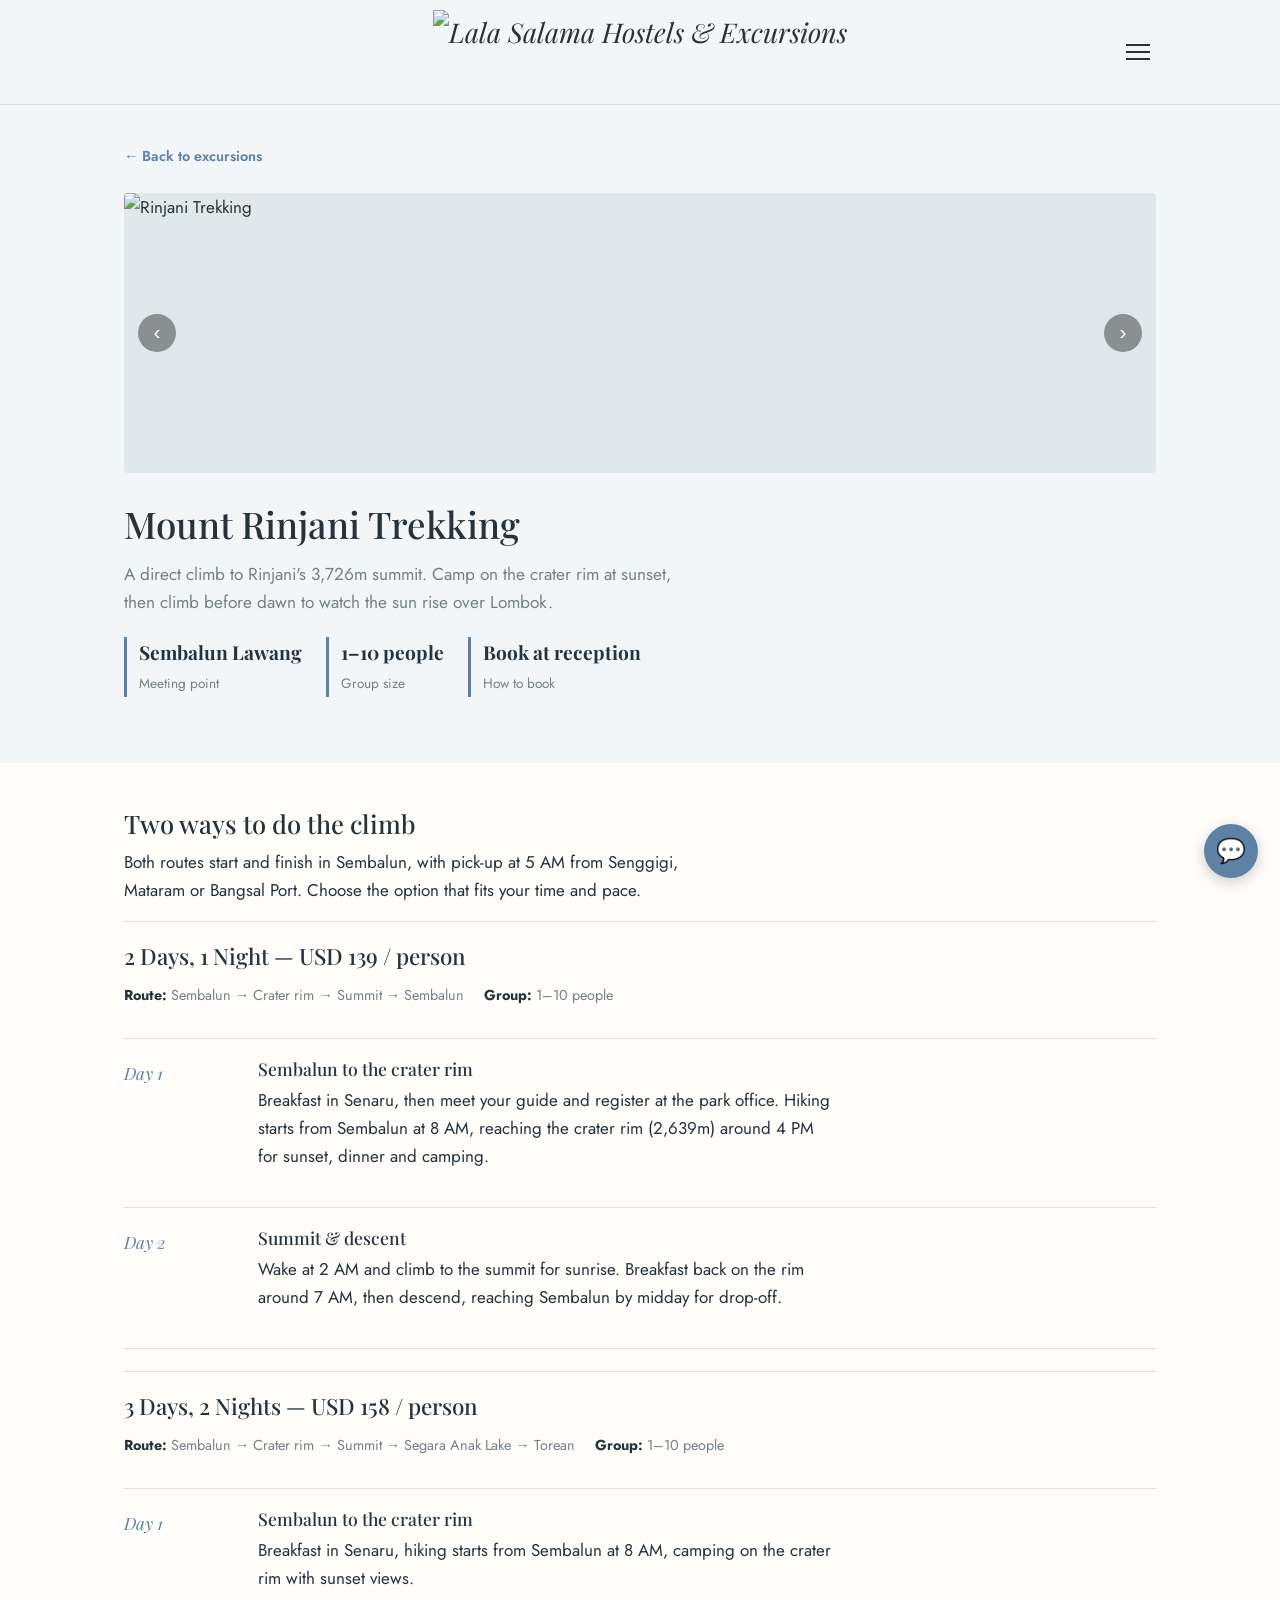
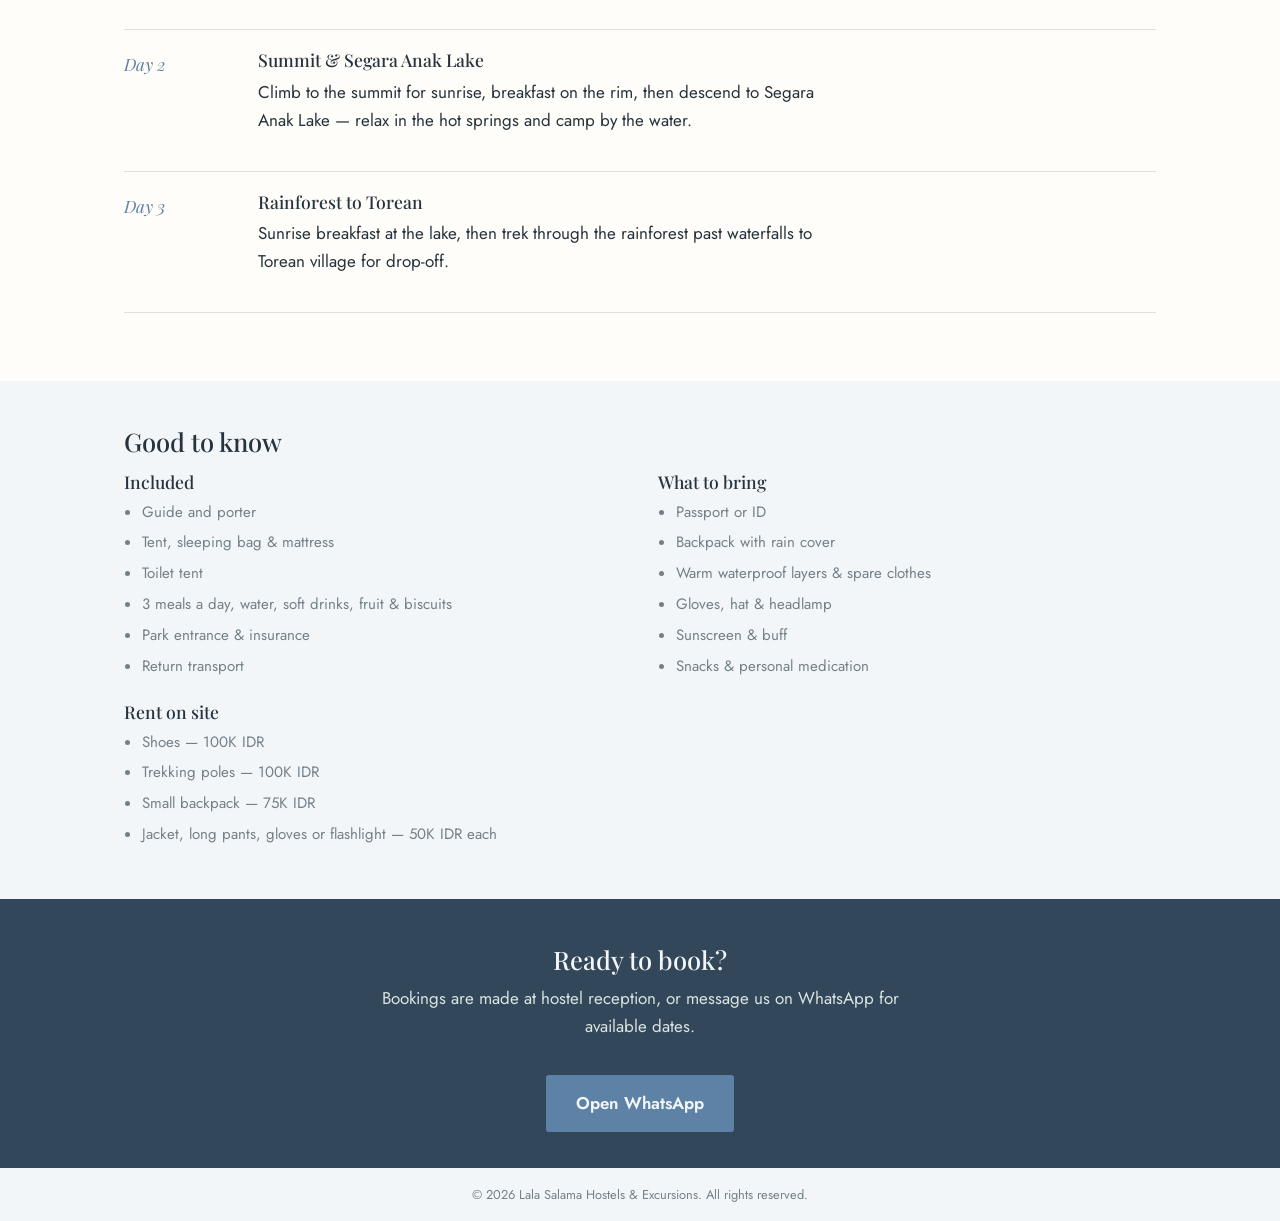
==== rinjani-trekking.html @ 3db58973 "Add files via upload" ====
<!DOCTYPE html>
<html lang="en">
<head>
<meta charset="UTF-8">
<meta name="viewport" content="width=device-width, initial-scale=1">
<title>Mount Rinjani Trekking — Lala Salama</title>
<link rel="preconnect" href="https://fonts.googleapis.com">
<link rel="preconnect" href="https://fonts.gstatic.com" crossorigin>
<link href="https://fonts.googleapis.com/css2?family=Playfair+Display:ital,wght@0,500;1,500&family=Jost:wght@400;500;600&display=swap" rel="stylesheet">
<link rel="stylesheet" href="styles.css">
</head>
<body>

<header>
  <div class="header-inner">
    <a class="logo" href="index.html"><img src="img/logo.png" alt="Lala Salama Hostels & Excursions"></a>
    <button class="burger" onclick="document.getElementById('navOverlay').classList.add('open')" aria-label="Open menu">
      <span></span><span></span><span></span>
    </button>
  </div>
</header>

<div class="nav-overlay" id="navOverlay">
  <button class="close" onclick="document.getElementById('navOverlay').classList.remove('open')" aria-label="Close menu">✕</button>
  <nav>
    <a href="index.html#home" onclick="document.getElementById('navOverlay').classList.remove('open')">Home</a>
    <div class="nav-item">
      <a href="index.html#hostels" onclick="document.getElementById('navOverlay').classList.remove('open')">Hostels</a>
      <div class="submenu">
        <a href="lala-salama.html">Lala Salama</a>
        <a href="containers-hostel.html">Containers Hostel</a>
      </div>
    </div>
    <div class="nav-item">
      <a href="index.html#excursions" onclick="document.getElementById('navOverlay').classList.remove('open')">Excursions</a>
      <div class="submenu">
        <a href="komodo-sail.html">Lombok Komodo Sail</a>
        <a href="rinjani-trekking.html">Mount Rinjani Trekking</a>
      </div>
    </div>
    <a href="services.html" onclick="document.getElementById('navOverlay').classList.remove('open')">Services</a>
    <a class="wa" href="https://wa.me/6281238146001" target="_blank">Contact (WhatsApp)</a>
  </nav>
</div>

<section class="hero detail-hero">
  <div class="wrap">
    <a class="back-link" href="index.html#excursions">← Back to excursions</a>
    
    <!-- Carrusel de Rinjani -->
    <div class="carousel" id="carousel-rinjani" style="height:280px; border-radius:4px; margin-bottom: 24px;">
      <img class="slide active" src="img/mount-t-foto/IMG_8524.jpg" alt="Rinjani Trekking">
      <img class="slide" src="img/mount-t-foto/IMG_8714.jpg" alt="Rinjani Trekking">
      <img class="slide" src="img/mount-t-foto/IMG_8722.jpg" alt="Rinjani Trekking">
      <img class="slide" src="img/mount-t-foto/IMG_8849.jpg" alt="Rinjani Trekking">
	  <img class="slide" src="img/mount-t-foto/IMG_8657.jpg" alt="Rinjani Trekking">
	  <img class="slide" src="img/mount-t-foto/IMG_8173.jpg" alt="Rinjani Trekking">
	  <img class="slide" src="img/mount-t-foto/IMG_8742.jpg" alt="Rinjani Trekking">
      <button class="car-btn prev" onclick="carouselMove('carousel-rinjani',-1)" aria-label="Previous photo">‹</button>
      <button class="car-btn next" onclick="carouselMove('carousel-rinjani',1)" aria-label="Next photo">›</button>
    </div>

    <h1>Mount Rinjani Trekking</h1>
    <p class="lede">A direct climb to Rinjani's 3,726m summit. Camp on the crater rim at sunset, then climb before dawn to watch the sun rise over Lombok.</p>
    <div class="meta-row">
      <div class="item"><b>Sembalun Lawang</b><span>Meeting point</span></div>
      <div class="item"><b>1–10 people</b><span>Group size</span></div>
      <div class="item"><b>Book at reception</b><span>How to book</span></div>
    </div>
  </div>
</section>

<section class="alt">
  <div class="wrap">
    <h2>Two ways to do the climb</h2>
    <p>Both routes start and finish in Sembalun, with pick-up at 5 AM from Senggigi, Mataram or Bangsal Port. Choose the option that fits your time and pace.</p>

    <div class="pack-block">
      <h3>2 Days, 1 Night — USD 139 / person</h3>
      <div class="pack-meta"><span><b>Route:</b> Sembalun → Crater rim → Summit → Sembalun</span><span><b>Group:</b> 1–10 people</span></div>
      <div class="itin">
        <div class="day"><div class="label">Day 1</div><div><h3 style="font-size:1.1rem">Sembalun to the crater rim</h3><p>Breakfast in Senaru, then meet your guide and register at the park office. Hiking starts from Sembalun at 8 AM, reaching the crater rim (2,639m) around 4 PM for sunset, dinner and camping.</p></div></div>
        <div class="day"><div class="label">Day 2</div><div><h3 style="font-size:1.1rem">Summit &amp; descent</h3><p>Wake at 2 AM and climb to the summit for sunrise. Breakfast back on the rim around 7 AM, then descend, reaching Sembalun by midday for drop-off.</p></div></div>
      </div>
    </div>

    <div class="pack-block">
      <h3>3 Days, 2 Nights — USD 158 / person</h3>
      <div class="pack-meta"><span><b>Route:</b> Sembalun → Crater rim → Summit → Segara Anak Lake → Torean</span><span><b>Group:</b> 1–10 people</span></div>
      <div class="itin">
        <div class="day"><div class="label">Day 1</div><div><h3 style="font-size:1.1rem">Sembalun to the crater rim</h3><p>Breakfast in Senaru, hiking starts from Sembalun at 8 AM, camping on the crater rim with sunset views.</p></div></div>
        <div class="day"><div class="label">Day 2</div><div><h3 style="font-size:1.1rem">Summit &amp; Segara Anak Lake</h3><p>Climb to the summit for sunrise, breakfast on the rim, then descend to Segara Anak Lake — relax in the hot springs and camp by the water.</p></div></div>
        <div class="day"><div class="label">Day 3</div><div><h3 style="font-size:1.1rem">Rainforest to Torean</h3><p>Sunrise breakfast at the lake, then trek through the rainforest past waterfalls to Torean village for drop-off.</p></div></div>
      </div>
    </div>
  </div>
</section>

<section>
  <div class="wrap">
    <h2>Good to know</h2>
    <div class="info-grid">
      <div>
        <h3 style="font-size:1.1rem">Included</h3>
        <ul>
          <li>Guide and porter</li>
          <li>Tent, sleeping bag &amp; mattress</li>
          <li>Toilet tent</li>
          <li>3 meals a day, water, soft drinks, fruit &amp; biscuits</li>
          <li>Park entrance &amp; insurance</li>
          <li>Return transport</li>
        </ul>
        <h3 style="font-size:1.1rem;margin-top:24px">Rent on site</h3>
        <ul>
          <li>Shoes — 100K IDR</li>
          <li>Trekking poles — 100K IDR</li>
          <li>Small backpack — 75K IDR</li>
          <li>Jacket, long pants, gloves or flashlight — 50K IDR each</li>
        </ul>
      </div>
      <div>
        <h3 style="font-size:1.1rem">What to bring</h3>
        <ul>
          <li>Passport or ID</li>
          <li>Backpack with rain cover</li>
          <li>Warm waterproof layers &amp; spare clothes</li>
          <li>Gloves, hat &amp; headlamp</li>
          <li>Sunscreen &amp; buff</li>
          <li>Snacks &amp; personal medication</li>
        </ul>
      </div>
    </div>
  </div>
</section>

<footer id="contact">
  <div class="wrap">
    <h2>Ready to book?</h2>
    <p>Bookings are made at hostel reception, or message us on WhatsApp for available dates.</p>
    <a class="wa-btn" href="https://wa.me/6281238146001" target="_blank">Open WhatsApp</a>
  </div>
</footer>

<a class="wa-float" href="https://wa.me/6281238146001" target="_blank" aria-label="WhatsApp">💬</a>

<div class="copyright">© 2026 Lala Salama Hostels &amp; Excursions. All rights reserved.</div>

<!-- Modal para pantalla completa con flechas -->
<div id="imageModal" class="img-modal">
  <span class="img-modal-close">&times;</span>
  <button class="img-modal-prev" aria-label="Anterior">‹</button>
  <button class="img-modal-next" aria-label="Siguiente">›</button>
  <img class="img-modal-content" id="fullSizeImg">
</div>

<script src="carousel.js"></script>
</body>
</html>
---- styles.css ----
*{box-sizing:border-box;}
:root{
  --cream:#F3F6F8; --sand:#E1E8EC; --terracotta:#5E82A6; --ocean:#33475A; --ink:#26333D; --stone:#748089;
  --line: rgba(38,51,61,0.14);
}
html{scroll-behavior:smooth;}
body{margin:0; background:var(--cream); color:var(--ink); font-family:'Jost',sans-serif; font-size:17px; line-height:1.65;}
h1,h2,h3{font-family:'Playfair Display',serif; font-weight:500; line-height:1.15; margin:0 0 .4em;}
p{margin:0 0 1em; max-width:58ch;}
.wrap{max-width:1080px; margin:0 auto; padding:0 24px;}
section{padding:46px 0;}
.center{text-align:center; margin-left:auto; margin-right:auto;}
.eyebrow{letter-spacing:.08em; font-size:.8rem; color:var(--terracotta); font-weight:600; text-transform:uppercase;}

header{position:sticky; top:0; background:var(--cream); z-index:50; border-bottom:1px solid var(--line);}
.header-inner{display:flex; align-items:center; justify-content:center; position:relative; padding:10px 24px; max-width:1080px; margin:0 auto;}
.logo{font-family:'Playfair Display',serif; font-style:italic; font-size:1.7rem; text-align:center; text-decoration:none; color:var(--ink); display:block;}
.logo small{display:block; font-family:'Jost',sans-serif; font-style:normal; font-size:.62rem; letter-spacing:.2em; color:var(--stone); margin-top:2px;}
.logo img{height:84px; width:auto; display:block;}
.burger{position:absolute; right:24px; top:50%; transform:translateY(-50%); background:none; border:none; cursor:pointer; padding:6px;}
.burger span{display:block; width:24px; height:2px; background:var(--ink); margin:5px 0;}

.nav-overlay{position:fixed; inset:0; background:var(--ocean); display:flex; align-items:center; justify-content:center; opacity:0; pointer-events:none; transition:opacity .25s; z-index:100;}
.nav-overlay.open{opacity:1; pointer-events:auto;}
.nav-overlay .close{position:absolute; top:24px; right:28px; background:none; border:none; color:var(--cream); font-size:1.8rem; cursor:pointer;}
.nav-overlay nav{display:flex; flex-direction:column; gap:26px; text-align:center;}
.nav-overlay a{color:var(--cream); font-family:'Playfair Display',serif; font-size:1.8rem; text-decoration:none; font-style:italic;}
.nav-overlay a.wa{color:var(--terracotta);}
.nav-item{position:relative;}
.submenu{max-height:0; overflow:hidden; opacity:0; transition:max-height .25s ease, opacity .2s ease; display:flex; flex-direction:column; gap:14px;}
.nav-item:hover .submenu{max-height:160px; opacity:1; margin-top:14px;}
.submenu a{font-size:1.05rem; font-style:normal; color:var(--sand); opacity:.9;}
.submenu a:hover{color:var(--terracotta);}

.art{height:220px; border-radius:4px; background:linear-gradient(135deg,var(--sand),var(--terracotta) 140%); display:flex; align-items:center; justify-content:center; color:var(--cream); font-family:'Playfair Display',serif; font-style:italic; font-size:1rem; text-align:center; padding:12px;}
.hero{padding-top:36px;}
.hero .art{height:340px;}
.hero h1{font-size:2.3rem; margin-top:30px;}
.hero p.lede{color:var(--stone); font-size:1.08rem;}

.grid-2{display:grid; grid-template-columns:1fr 1fr; gap:28px; margin-top:28px;}
.grid-3{grid-template-columns:repeat(3,1fr);}
.card{background:#fff; border:1px solid var(--line); text-decoration:none; color:inherit; display:block;}
.card .art{height:190px; background:var(--sand); color:var(--ocean);}
.card .body{padding:26px;}
.card h3{font-size:1.4rem;}
.card p{color:var(--stone); font-size:.96rem;}
.card .link{display:inline-block; margin-top:8px; color:var(--terracotta); font-weight:600; font-size:.9rem;}

.testi-grid{display:grid; grid-template-columns:repeat(3,1fr); gap:24px; margin-top:36px;}
.testi{background:#fff; border:1px solid var(--line); padding:24px;}
.testi p{font-style:italic; color:var(--ink); font-size:.96rem;}
.testi .who{color:var(--stone); font-size:.85rem; margin:0;}

.testi-viewport{position:relative; overflow:hidden; margin-top:24px; padding:6px 0;}
.testi-viewport::before, .testi-viewport::after{content:"";position:absolute; top:0; bottom:0; width:90px; z-index:2; pointer-events:none;}
.testi-viewport::before{left:0; background:linear-gradient(to right, var(--cream), transparent);}
.testi-viewport::after{right:0; background:linear-gradient(to left, var(--cream), transparent);}
.testi-track{display:flex; gap:22px; width:max-content; animation:testi-scroll 34s linear infinite;}
.testi-track:hover{animation-play-state:paused;}
.testi-track .testi{flex:0 0 280px; margin:0;}
@keyframes testi-scroll{
  from{transform:translateX(0);}
  to{transform:translateX(-50%);}
}

section.alt{background:#FFFDF9;}

.map-row{display:grid; grid-template-columns:1fr 1fr; gap:24px; margin-top:30px; align-items:start;}
.map-card{background:#fff; border:1px solid var(--line); margin-top:0;}
.map-card iframe{width:100%; height:130px; border:0; display:block;}
.map-card .label{padding:12px 16px; font-family:'Playfair Display',serif; font-style:italic; color:var(--ocean); font-size:.95rem;}
.nearby{background:#fff; border:1px solid var(--line); padding:20px 22px;}
.nearby h3{font-size:1rem; margin-bottom:10px;}
.nearby ul{list-style:none; margin:0; padding:0;}
.nearby li{display:flex; justify-content:space-between; gap:12px; padding:7px 0; border-top:1px solid var(--line); font-size:.9rem; color:var(--stone);}
.nearby li:first-of-type{border-top:none;}
.nearby li b{color:var(--ink); font-weight:500;}
@media (max-width:760px){ .map-row{grid-template-columns:1fr;} }

.back-link{display:inline-block; margin-bottom:24px; color:var(--terracotta); text-decoration:none; font-weight:600; font-size:.9rem;}

.detail-hero .art{height:280px;}
.carousel{position:relative; height:340px; overflow:hidden; border-radius:4px; background:var(--sand);}
.carousel .slide{display:none; width:100%; height:100%; object-fit:cover;}
.carousel .slide.active{display:block;}
.car-btn{position:absolute; top:50%; transform:translateY(-50%); background:rgba(27,38,33,.45); color:#fff; border:none; width:38px; height:38px; border-radius:50%; cursor:pointer; font-size:1.3rem; line-height:1;}
.car-btn.prev{left:14px;} .car-btn.next{right:14px;}

.pkg-grid{display:grid; grid-template-columns:repeat(3,1fr); gap:24px; margin-top:26px; align-items:stretch;}
.pkg{background:#fff; border:1px solid var(--line); padding:0; display:flex; flex-direction:column;}
.pkg .art{height:170px; border-radius:0;}
.pkg.best{border-color:var(--terracotta); border-width:2px;}
.pkg .badge{display:inline-block; background:var(--terracotta); color:var(--cream); font-size:.72rem; font-weight:700; letter-spacing:.05em; padding:3px 10px; border-radius:3px; margin-bottom:10px;}
.pkg h3{font-size:1.25rem;}
.pkg p{color:var(--stone); font-size:.94rem;}
.pkg-body{padding:26px; display:flex; flex-direction:column; flex:1;}
.pkg-body p{flex:1;}
.pkg-body a{margin-top:auto; align-self:flex-start;}

.info-grid{display:grid; grid-template-columns:1fr 1fr; gap:36px; margin-top:16px;}
.info-grid ul{margin:0; padding-left:18px; color:var(--stone); font-size:.94rem;}
.info-grid li{margin-bottom:6px;}
.pack-block{border-top:1px solid var(--line); padding:22px 0;}
.pack-block h3{font-size:1.4rem;}
.pack-meta{display:flex; gap:20px; flex-wrap:wrap; margin:14px 0 20px; font-size:.9rem; color:var(--stone);}
.pack-meta b{color:var(--ink);}
.meta-row{display:flex; gap:24px; margin:20px 0; flex-wrap:wrap;}
.meta-row .item{border-left:3px solid var(--terracotta); padding-left:12px;}
.meta-row .item b{display:block; font-family:'Playfair Display',serif; font-size:1.2rem;}
.meta-row .item span{color:var(--stone); font-size:.85rem;}

.itin{margin-top:30px;}
.itin .day{display:grid; grid-template-columns:110px 1fr; gap:24px; padding:20px 0; border-top:1px solid var(--line);}
.itin .day:last-child{border-bottom:1px solid var(--line);}
.itin .day .label{font-family:'Playfair Display',serif; font-style:italic; color:var(--terracotta);}

footer#contact{background:var(--ocean); color:var(--cream); text-align:center; padding:46px 0 36px;}
footer#contact h2{color:var(--cream);}
footer#contact p{color:#D9E4E2; margin-left:auto; margin-right:auto;}
.wa-btn{display:inline-block; margin-top:18px; background:var(--terracotta); color:var(--cream); padding:14px 30px; border-radius:3px; text-decoration:none; font-weight:600;}
.copyright{text-align:center; font-size:.8rem; color:var(--stone); padding:16px 0; background:var(--cream);}

.wa-float{position:fixed; bottom:22px; right:22px; background:var(--terracotta); color:var(--cream); width:54px; height:54px; border-radius:50%; display:flex; align-items:center; justify-content:center; text-decoration:none; font-size:1.5rem; z-index:60; box-shadow:0 4px 14px rgba(0,0,0,.2);}

@media (max-width:760px){
  .grid-2, .grid-3, .testi-grid{grid-template-columns:1fr;}
  .hero h1{font-size:1.8rem;}
  section{padding:36px 0;}
  .itin .day{grid-template-columns:1fr; gap:4px;}
}

/* Bloques de barcos y habitaciones */
.boat-package-block {
  padding: 2rem;
  border-radius: 12px;
  background: #ffffff;
  border: 1px solid #e5e7eb;
}
.boat-header h3 {
  font-size: 1.6rem;
  margin-top: 0.5rem;
  color: #1f2937;
}
.badge {
  display: inline-block;
  padding: 0.25rem 0.75rem;
  font-size: 0.8rem;
  font-weight: 600;
  border-radius: 20px;
  background: #2563eb;
  color: #fff;
  text-transform: uppercase;
}
.badge-gold {
  background: #d97706;
}

/* Grilla de habitaciones */
.room-grid {
  display: grid;
  grid-template-columns: repeat(auto-fit, minmax(300px, 1fr));
  gap: 1.5rem;
}
.room-card {
  border: 1px solid #e5e7eb;
  border-radius: 10px;
  overflow: hidden;
  display: flex;
  flex-direction: column;
}
.room-image {
  position: relative;
  height: 200px;
}
.room-image img {
  width: 100%;
  height: 100%;
  object-fit: cover;
}
.room-tag {
  position: absolute;
  top: 10px;
  right: 10px;
  background: rgba(0,0,0,0.65);
  color: #fff;
  padding: 0.2rem 0.6rem;
  border-radius: 4px;
  font-size: 0.75rem;
}
.room-details {
  padding: 1.25rem;
  display: flex;
  flex-direction: column;
  flex-grow: 1;
}
.room-features {
  list-style: none;
  padding: 0;
  margin: 1rem 0;
}
.room-features li {
  font-size: 0.9rem;
  color: #4b5563;
  margin-bottom: 0.4rem;
}
.room-price-book {
  margin-top: auto;
  display: flex;
  align-items: center;
  justify-content: space-between;
  border-top: 1px solid #f3f4f6;
  padding-top: 1rem;
}
.room-price .amount {
  font-size: 1.2rem;
  font-weight: 700;
  color: #111827;
}
.room-price .per {
  font-size: 0.8rem;
  color: #6b7280;
}

/* Grid de Incluido / No Incluido */
.included-grid {
  display: grid;
  grid-template-columns: repeat(auto-fit, minmax(280px, 1fr));
  gap: 2rem;
}
.included-card {
  background: #fafafa;
  padding: 1.5rem;
  border-radius: 10px;
  border: 1px solid #eee;
}
.checklist, .crosslist {
  list-style: none;
  padding: 0;
  margin-top: 1rem;
}
.checklist li, .crosslist li {
  margin-bottom: 0.75rem;
  display: flex;
  align-items: flex-start;
  gap: 0.6rem;
  font-size: 0.95rem;
}
.checklist i { color: #10b981; }
.crosslist i { color: #ef4444; }
.crosslist i { color: #ef4444; }
/* LIGHTBOX / IMAGE MODAL CON FLECHAS */
.img-modal {
  display: none; 
  position: fixed; 
  z-index: 99999; 
  padding-top: 50px; 
  left: 0; 
  top: 0; 
  width: 100%; 
  height: 100%; 
  background-color: rgba(0,0,0,0.9); 
}

.img-modal-content {
  margin: auto;
  display: block;
  max-width: 90%;
  max-height: 85vh; 
  object-fit: contain; 
  border-radius: 4px;
}

.img-modal-close {
  position: absolute;
  top: 15px;
  right: 35px;
  color: #f1f1f1;
  font-size: 40px;
  font-weight: bold;
  cursor: pointer;
  transition: 0.3s;
  z-index: 100000;
}

.img-modal-close:hover {
  color: #bbb;
  text-decoration: none;
}

/* Flechas laterales del modal */
.img-modal-prev,
.img-modal-next {
  position: absolute;
  top: 50%;
  transform: translateY(-50%);
  background: rgba(0, 0, 0, 0.4);
  color: white;
  border: none;
  font-size: 50px;
  padding: 15px 25px;
  cursor: pointer;
  transition: background 0.3s;
  z-index: 100000;
  border-radius: 4px;
}

.img-modal-prev:hover,
.img-modal-next:hover {
  background: rgba(0, 0, 0, 0.8);
}

.img-modal-prev { left: 20px; }
.img-modal-next { right: 20px; }

/* Ajustes para móviles */
@media (max-width: 768px) {
  .img-modal-prev, .img-modal-next {
    font-size: 30px;
    padding: 10px 15px;
  }
  .img-modal-prev { left: 5px; }
  .img-modal-next { right: 5px; }
}
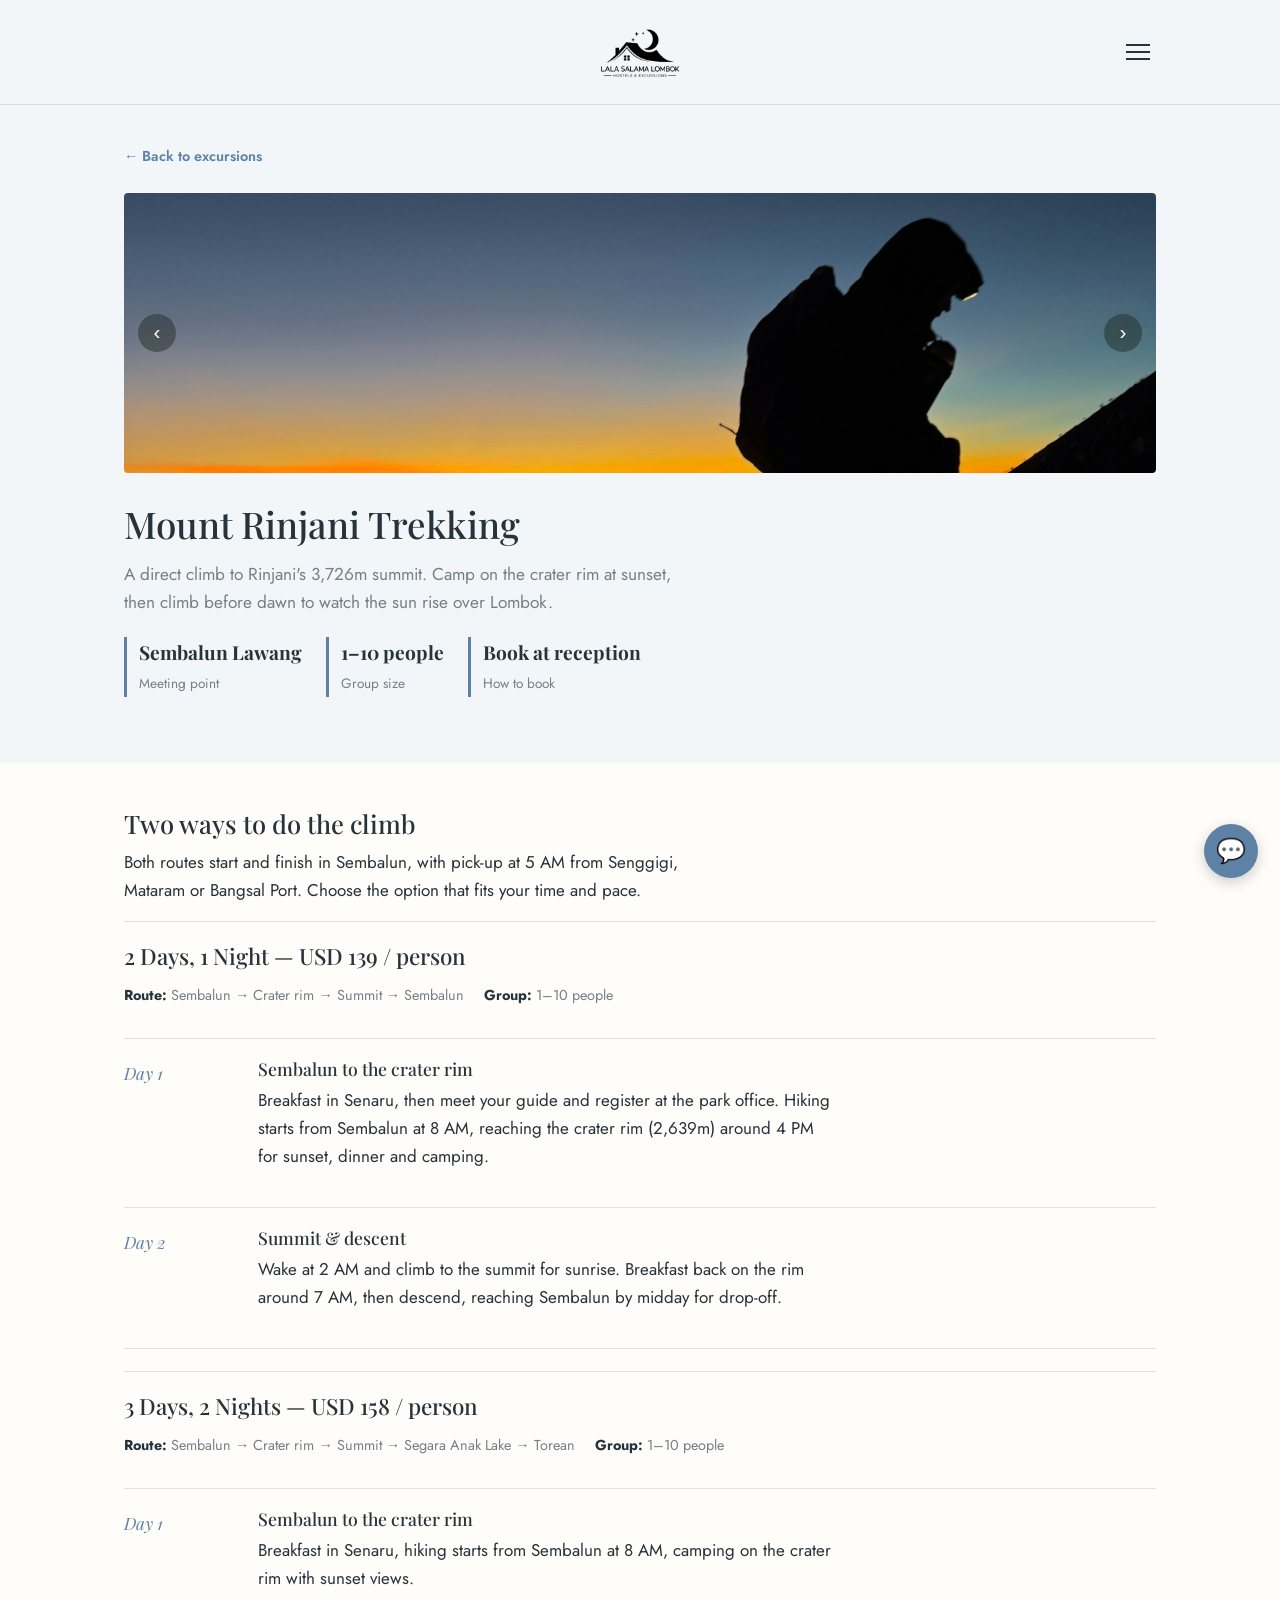
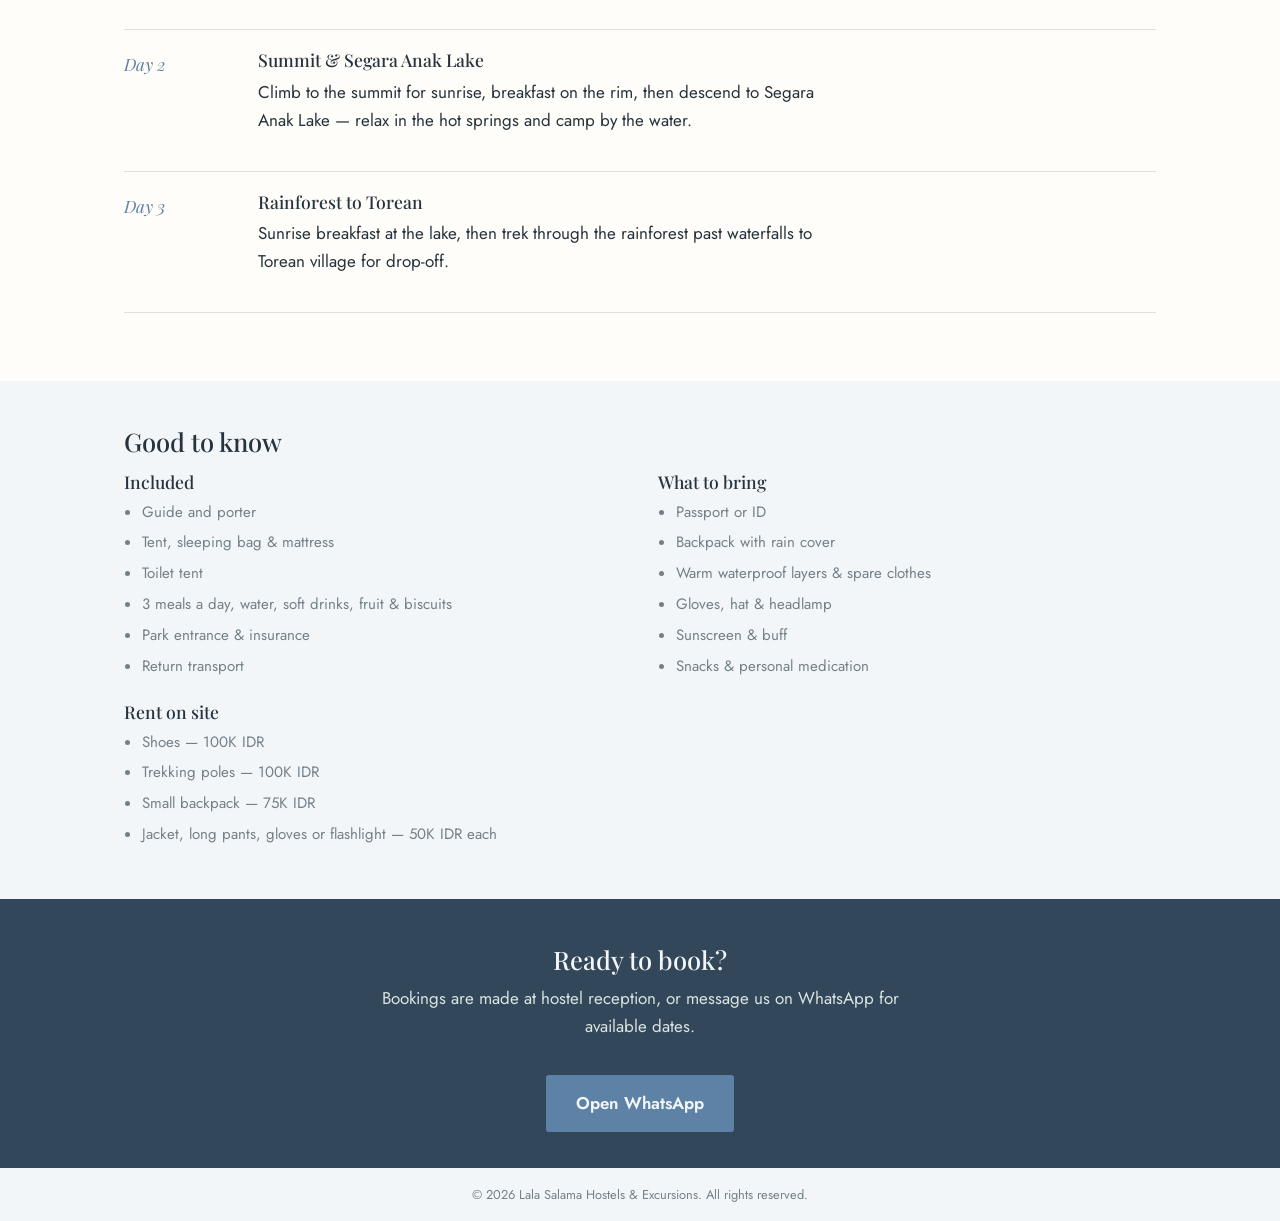
==== commit 26b02ef6: "Add files via upload" ====
--- a/rinjani-trekking.html
+++ b/rinjani-trekking.html
@@ -49,13 +49,13 @@
     
     <!-- Carrusel de Rinjani -->
     <div class="carousel" id="carousel-rinjani" style="height:280px; border-radius:4px; margin-bottom: 24px;">
-      <img class="slide active" src="img/mount-t-foto/IMG_8524.jpg" alt="Rinjani Trekking">
-      <img class="slide" src="img/mount-t-foto/IMG_8714.jpg" alt="Rinjani Trekking">
-      <img class="slide" src="img/mount-t-foto/IMG_8722.jpg" alt="Rinjani Trekking">
-      <img class="slide" src="img/mount-t-foto/IMG_8849.jpg" alt="Rinjani Trekking">
-	  <img class="slide" src="img/mount-t-foto/IMG_8657.jpg" alt="Rinjani Trekking">
-	  <img class="slide" src="img/mount-t-foto/IMG_8173.jpg" alt="Rinjani Trekking">
-	  <img class="slide" src="img/mount-t-foto/IMG_8742.jpg" alt="Rinjani Trekking">
+      <img class="slide active" src="img/mount-t-foto/IMG_8524.JPG" alt="Rinjani Trekking">
+      <img class="slide" src="img/mount-t-foto/IMG_8714.JPG" alt="Rinjani Trekking">
+      <img class="slide" src="img/mount-t-foto/IMG_8722.JPG" alt="Rinjani Trekking">
+      <img class="slide" src="img/mount-t-foto/IMG_8849.JPG" alt="Rinjani Trekking">
+	  <img class="slide" src="img/mount-t-foto/IMG_8657.JPG" alt="Rinjani Trekking">
+	  <img class="slide" src="img/mount-t-foto/IMG_8173.JPG" alt="Rinjani Trekking">
+	  <img class="slide" src="img/mount-t-foto/IMG_8742.JPG" alt="Rinjani Trekking">
       <button class="car-btn prev" onclick="carouselMove('carousel-rinjani',-1)" aria-label="Previous photo">‹</button>
       <button class="car-btn next" onclick="carouselMove('carousel-rinjani',1)" aria-label="Next photo">›</button>
     </div>
